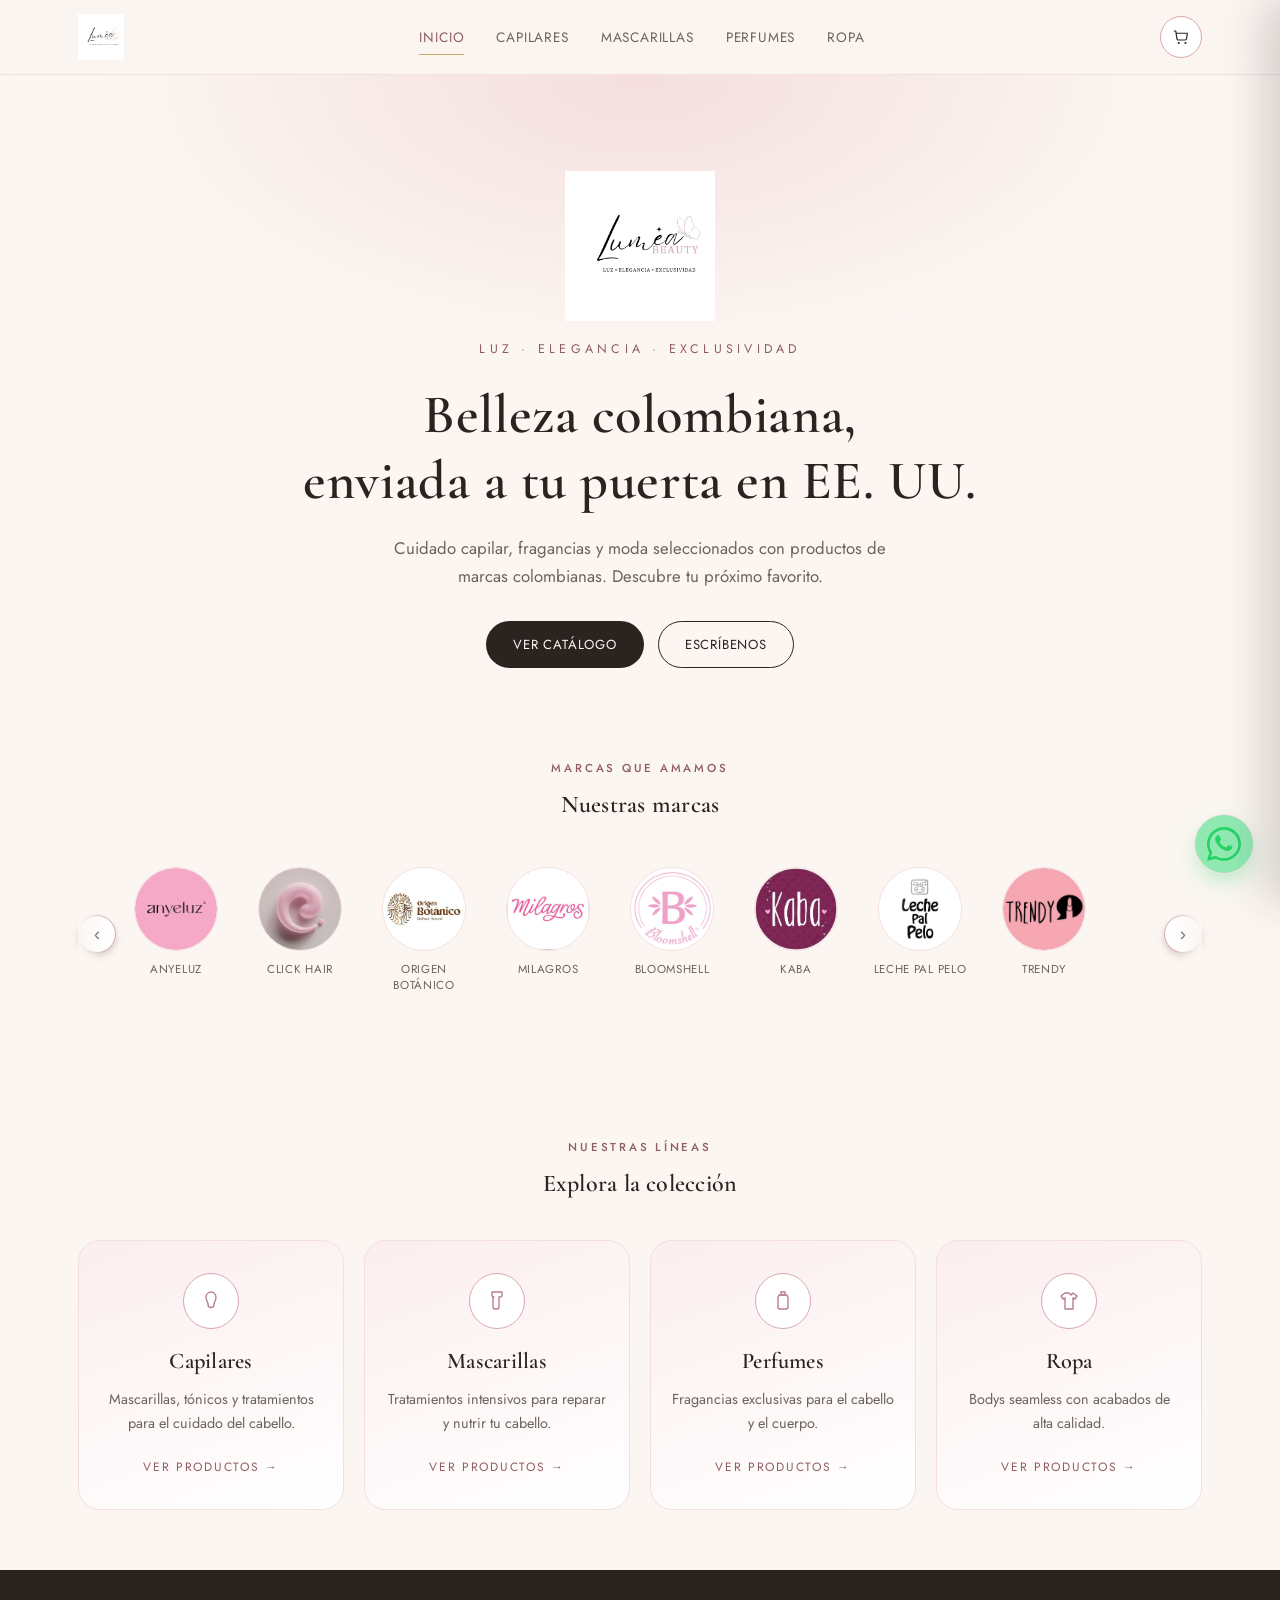
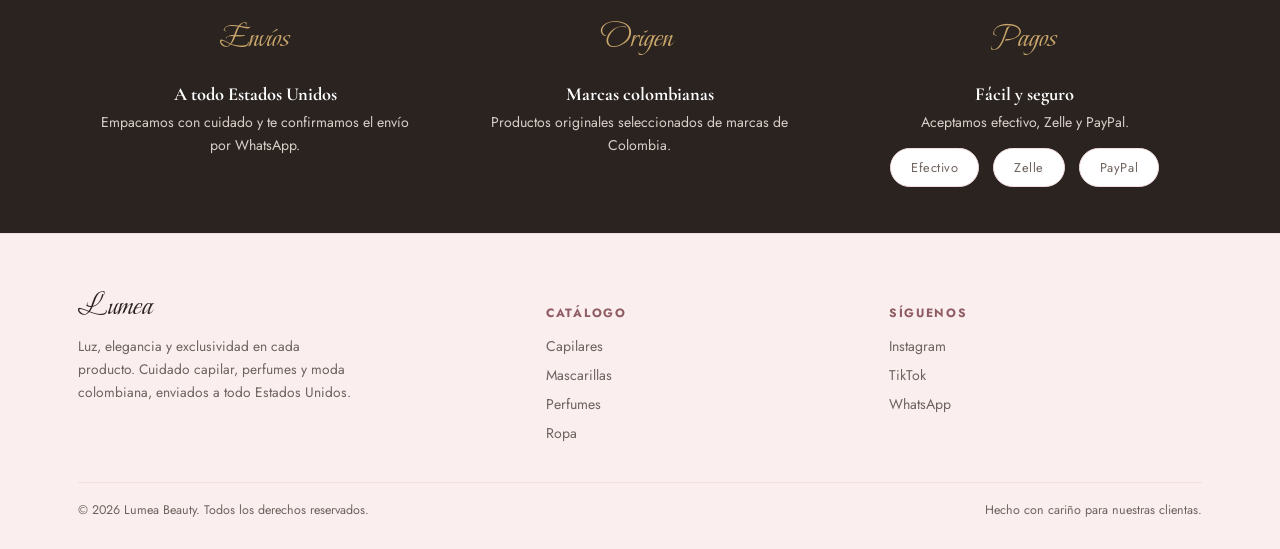
==== index.html @ 845f84cc "Add files via upload" ====
<!doctype html>
<html lang="es">
  <head>
    <meta charset="UTF-8" />
    <meta name="viewport" content="width=device-width, initial-scale=1.0" />
    <title>Lumea Beauty — Luz, Elegancia, Exclusividad</title>
    <meta
      name="description"
      content="Productos capilares, perfumes y ropa colombiana. Envíos a todo Estados Unidos."
    />
    <link rel="icon" href="multimedia/logo.jpg" />
    <link rel="stylesheet" href="styles.css" />
  </head>
  <body>
    <header class="site-header">
      <div class="nav-wrap">
        <a href="index.html" class="brand">
          <img src="multimedia/logo.jpg" alt="Lumea Beauty" />
        </a>
        <nav class="main-nav">
          <a href="index.html" class="active">Inicio</a>
          <a href="capilares.html">Capilares</a>
          <a href="mascarillas.html">Mascarillas</a>
          <a href="perfumes.html">Perfumes</a>
          <a href="ropa.html">Ropa</a>
        </nav>

        <button class="menu-toggle" id="menuToggle" aria-label="Abrir menú">
          <span></span>
        </button>

        <div class="nav-actions">
          <button class="icon-btn" data-cart-toggle aria-label="Ver carrito">
            <svg width="18" height="18" viewBox="0 0 24 24" fill="none">
              <path
                d="M3 4h2l1.6 10.4A2 2 0 0 0 8.58 16h8.84a2 2 0 0 0 1.98-1.72L20.5 7H6"
                stroke="#2B2320"
                stroke-width="1.6"
                stroke-linecap="round"
                stroke-linejoin="round"
              />
              <circle cx="9" cy="20" r="1.4" fill="#2B2320" />
              <circle cx="18" cy="20" r="1.4" fill="#2B2320" />
            </svg>
            <span class="cart-count">0</span>
          </button>
        </div>
      </div>
    </header>

    <main>
      <section class="hero">
        <div class="container">
          <img src="multimedia/logo.jpg" alt="Lumea Beauty" class="hero-logo" />
          <p class="tagline">Luz · Elegancia · Exclusividad</p>
          <h1>Belleza colombiana,<br />enviada a tu puerta en EE. UU.</h1>
          <p class="lead">
            Cuidado capilar, fragancias y moda seleccionados con productos de
            marcas colombianas. Descubre tu próximo favorito.
          </p>
          <div class="hero-actions">
            <a href="capilares.html" class="btn btn-primary">Ver catálogo</a>
            <a
              href="https://wa.me/16465381517"
              target="_blank"
              class="btn btn-outline"
              >Escríbenos</a
            >
          </div>
        </div>
      </section>

      <section class="brands" id="marcas">
        <div class="container">
          <div class="section-head">
            <p class="eyebrow">Marcas que amamos</p>
            <h2>Nuestras marcas</h2>
          </div>
          <div class="brand-strip">
            <button
              class="brand-scroll-btn brand-scroll-left"
              aria-label="Ver marcas anteriores"
            >
              ‹
            </button>
            <div class="brand-track" id="brandTrack">
              <a href="capilares.html" class="brand-chip">
                <span class="brand-chip-logo"
                  ><img
                    src="multimedia/marcas/anyeluz.png"
                    alt="anyeluz"
                    loading="lazy"
                /></span>
                <span class="brand-chip-name">anyeluz</span>
              </a>
              <a href="capilares.html" class="brand-chip">
                <span class="brand-chip-logo"
                  ><img
                    src="multimedia/marcas/click-hair.png"
                    alt="Click Hair"
                    loading="lazy"
                /></span>
                <span class="brand-chip-name">Click Hair</span>
              </a>
              <a href="capilares.html" class="brand-chip">
                <span class="brand-chip-logo"
                  ><img
                    src="multimedia/marcas/origen-botanico.png"
                    alt="Origen Botánico"
                    loading="lazy"
                /></span>
                <span class="brand-chip-name">Origen Botánico</span>
              </a>
              <a href="capilares.html" class="brand-chip">
                <span class="brand-chip-logo"
                  ><img
                    src="multimedia/marcas/milagros.png"
                    alt="Milagros"
                    loading="lazy"
                /></span>
                <span class="brand-chip-name">Milagros</span>
              </a>
              <a href="capilares.html" class="brand-chip">
                <span class="brand-chip-logo"
                  ><img
                    src="multimedia/marcas/bloomshell.png"
                    alt="Bloomshell"
                    loading="lazy"
                /></span>
                <span class="brand-chip-name">Bloomshell</span>
              </a>
              <a href="capilares.html" class="brand-chip">
                <span class="brand-chip-logo"
                  ><img
                    src="multimedia/marcas/kaba.png"
                    alt="Kaba"
                    loading="lazy"
                /></span>
                <span class="brand-chip-name">Kaba</span>
              </a>
              <a href="capilares.html" class="brand-chip">
                <span class="brand-chip-logo"
                  ><img
                    src="multimedia/marcas/leche-pal-pelo.png"
                    alt="Leche Pal Pelo"
                    loading="lazy"
                /></span>
                <span class="brand-chip-name">Leche Pal Pelo</span>
              </a>
              <a href="capilares.html" class="brand-chip">
                <span class="brand-chip-logo"
                  ><img
                    src="multimedia/marcas/trendy.png"
                    alt="Trendy"
                    loading="lazy"
                /></span>
                <span class="brand-chip-name">Trendy</span>
              </a>
            </div>
            <button
              class="brand-scroll-btn brand-scroll-right"
              aria-label="Ver más marcas"
            >
              ›
            </button>
          </div>
        </div>
      </section>

      <section class="categories" id="categorias">
        <div class="container">
          <div class="section-head">
            <p class="eyebrow">Nuestras líneas</p>
            <h2>Explora la colección</h2>
          </div>
          <div class="cat-grid">
            <a href="capilares.html" class="cat-card">
              <div class="cat-icon">
                <svg width="24" height="24" viewBox="0 0 24 24" fill="none">
                  <path
                    d="M12 3c-3 0-5 2.5-5 5.5 0 3 2 4 2 7a3 3 0 0 0 6 0c0-3 2-4 2-7 0-3-2-5.5-5-5.5Z"
                    stroke="#B97F87"
                    stroke-width="1.4"
                  />
                </svg>
              </div>
              <h3>Capilares</h3>
              <p>
                Mascarillas, tónicos y tratamientos para el cuidado del cabello.
              </p>
              <span class="link">Ver productos →</span>
            </a>
            <a href="mascarillas.html" class="cat-card">
              <div class="cat-icon">
                <svg width="24" height="24" viewBox="0 0 24 24" fill="none">
                  <path
                    d="M7 3h10v3a2 2 0 0 1-2 2h-1v10a2 2 0 0 1-2 2h-2a2 2 0 0 1-2-2V8H9a2 2 0 0 1-2-2V3Z"
                    stroke="#B97F87"
                    stroke-width="1.4"
                    stroke-linejoin="round"
                  />
                </svg>
              </div>
              <h3>Mascarillas</h3>
              <p>Tratamientos intensivos para reparar y nutrir tu cabello.</p>
              <span class="link">Ver productos →</span>
            </a>
            <a href="perfumes.html" class="cat-card">
              <div class="cat-icon">
                <svg width="24" height="24" viewBox="0 0 24 24" fill="none">
                  <path d="M10 3h4v3h-4z" stroke="#B97F87" stroke-width="1.4" />
                  <path
                    d="M8 6h8l1 3v9a2 2 0 0 1-2 2H9a2 2 0 0 1-2-2V9l1-3Z"
                    stroke="#B97F87"
                    stroke-width="1.4"
                  />
                </svg>
              </div>
              <h3>Perfumes</h3>
              <p>Fragancias exclusivas para el cabello y el cuerpo.</p>
              <span class="link">Ver productos →</span>
            </a>
            <a href="ropa.html" class="cat-card">
              <div class="cat-icon">
                <svg width="24" height="24" viewBox="0 0 24 24" fill="none">
                  <path
                    d="M8 4 4 7l2 3 2-1v11h8V9l2 1 2-3-4-3-2 2-2-2Z"
                    stroke="#B97F87"
                    stroke-width="1.4"
                    stroke-linejoin="round"
                  />
                </svg>
              </div>
              <h3>Ropa</h3>
              <p>Bodys seamless con acabados de alta calidad.</p>
              <span class="link">Ver productos →</span>
            </a>
          </div>
        </div>
      </section>

      <section class="info-strip">
        <div class="container">
          <div class="info-grid">
            <div class="info-item">
              <span class="glyph">Envíos</span>
              <h4>A todo Estados Unidos</h4>
              <p>
                Empacamos con cuidado y te confirmamos el envío por WhatsApp.
              </p>
            </div>
            <div class="info-item">
              <span class="glyph">Origen</span>
              <h4>Marcas colombianas</h4>
              <p>Productos originales seleccionados de marcas de Colombia.</p>
            </div>
            <div class="info-item">
              <span class="glyph">Pagos</span>
              <h4>Fácil y seguro</h4>
              <p>Aceptamos efectivo, Zelle y PayPal.</p>
              <div class="pay-badges">
                <span class="pay-badge">Efectivo</span>
                <span class="pay-badge">Zelle</span>
                <span class="pay-badge">PayPal</span>
              </div>
            </div>
          </div>
        </div>
      </section>
    </main>

    <footer class="site-footer">
      <div class="container">
        <div class="footer-grid">
          <div class="footer-brand">
            <span class="brand-text">Lumea</span>
            <p>
              Luz, elegancia y exclusividad en cada producto. Cuidado capilar,
              perfumes y moda colombiana, enviados a todo Estados Unidos.
            </p>
          </div>
          <div class="footer-col">
            <h5>Catálogo</h5>
            <a href="capilares.html">Capilares</a>
            <a href="mascarillas.html">Mascarillas</a>
            <a href="perfumes.html">Perfumes</a>
            <a href="ropa.html">Ropa</a>
          </div>
          <div class="footer-col">
            <h5>Síguenos</h5>
            <a href="https://www.instagram.com/lumeabeauty7131" target="_blank"
              >Instagram</a
            >
            <a href="https://www.tiktok.com/@lumeabeauty7131" target="_blank"
              >TikTok</a
            >
            <a href="https://wa.me/16465381517" target="_blank">WhatsApp</a>
          </div>
        </div>
        <div class="footer-bottom">
          <span>© 2026 Lumea Beauty. Todos los derechos reservados.</span>
          <span>Hecho con cariño para nuestras clientas.</span>
        </div>
      </div>
    </footer>

    <script src="products.js"></script>
    <script src="cart.js"></script>
  </body>
</html>
---- styles.css ----
/* ===========================================================
   LUMEA BEAUTY — design tokens
   Luz · Elegancia · Exclusividad
   =========================================================== */
@import url("https://fonts.googleapis.com/css2?family=Cormorant+Garamond:ital,wght@0,400;0,500;0,600;1,400&family=Beau+Rivage&family=Jost:wght@300;400;500;600&display=swap");

:root {
  --cream: #fbf6f2;
  --blush: #f5dee0;
  --blush-soft: #fbeeef;
  --rose: #d9a6ac;
  --mauve: #b97f87;
  --mauve-dark: #8f5c63;
  --ink: #2b2320;
  --ink-soft: #6e625d;
  --gold: #c9a66b;
  --white: #ffffff;

  --display: "Cormorant Garamond", serif;
  --script: "Beau Rivage", cursive;
  --body: "Jost", sans-serif;

  --radius: 22px;
  --radius-sm: 12px;
  --shadow: 0 12px 30px -14px rgba(43, 35, 32, 0.25);
}

* {
  box-sizing: border-box;
}
html {
  scroll-behavior: smooth;
}
body {
  margin: 0;
  font-family: var(--body);
  background: var(--cream);
  color: var(--ink);
  -webkit-font-smoothing: antialiased;
}
img {
  max-width: 100%;
  display: block;
}
a {
  color: inherit;
  text-decoration: none;
}
ul {
  list-style: none;
  margin: 0;
  padding: 0;
}

h1,
h2,
h3 {
  font-family: var(--display);
  font-weight: 600;
  margin: 0 0 0.4em;
  letter-spacing: 0.01em;
}
.eyebrow {
  font-family: var(--body);
  font-size: 0.72rem;
  letter-spacing: 0.24em;
  text-transform: uppercase;
  color: var(--mauve-dark);
  font-weight: 500;
}
p {
  line-height: 1.65;
  color: var(--ink-soft);
}

.container {
  max-width: 1180px;
  margin: 0 auto;
  padding: 0 28px;
}

/* ---------- header / nav ---------- */
.site-header {
  position: sticky;
  top: 0;
  z-index: 40;
  background: rgba(251, 246, 242, 0.9);
  backdrop-filter: blur(10px);
  border-bottom: 1px solid var(--blush);
}
.nav-wrap {
  display: flex;
  align-items: center;
  justify-content: space-between;
  padding: 14px 28px;
  max-width: 1180px;
  margin: 0 auto;
}
.brand {
  display: flex;
  align-items: center;
  gap: 12px;
}
.brand img {
  height: 46px;
  width: auto;
}
.brand-text {
  font-family: var(--script);
  font-size: 1.6rem;
  color: var(--ink);
}

.main-nav {
  display: flex;
  gap: 32px;
}
.main-nav a {
  font-size: 0.85rem;
  letter-spacing: 0.06em;
  text-transform: uppercase;
  color: var(--ink-soft);
  position: relative;
  padding: 4px 0;
  transition: color 0.2s ease;
}
.main-nav a:hover,
.main-nav a.active {
  color: var(--mauve-dark);
}
.main-nav a.active::after {
  content: "";
  position: absolute;
  left: 0;
  right: 0;
  bottom: -4px;
  height: 1px;
  background: var(--gold);
}

.nav-actions {
  display: flex;
  align-items: center;
  gap: 14px;
}
.icon-btn {
  border: 1px solid var(--rose);
  background: var(--white);
  width: 42px;
  height: 42px;
  border-radius: 50%;
  display: flex;
  align-items: center;
  justify-content: center;
  cursor: pointer;
  position: relative;
  transition: 0.2s ease;
}
.icon-btn:hover {
  background: var(--blush-soft);
}
.cart-count {
  position: absolute;
  top: -6px;
  right: -6px;
  background: var(--mauve-dark);
  color: #fff;
  font-size: 0.66rem;
  min-width: 18px;
  height: 18px;
  border-radius: 50%;
  display: flex;
  align-items: center;
  justify-content: center;
  padding: 0 4px;
  font-family: var(--body);
}

/* ---------- buttons ---------- */
.btn {
  display: inline-flex;
  align-items: center;
  justify-content: center;
  gap: 8px;
  padding: 13px 26px;
  border-radius: 999px;
  border: 1px solid transparent;
  font-family: var(--body);
  font-size: 0.82rem;
  letter-spacing: 0.06em;
  text-transform: uppercase;
  cursor: pointer;
  transition: 0.22s ease;
}
.btn-primary {
  background: var(--ink);
  color: var(--cream);
}
.btn-primary:hover {
  background: var(--mauve-dark);
}
.btn-outline {
  background: transparent;
  border-color: var(--ink);
  color: var(--ink);
}
.btn-outline:hover {
  background: var(--ink);
  color: var(--cream);
}
.btn-wa {
  background: #2b2320;
  color: #fff;
}
.btn-wa:hover {
  background: var(--mauve-dark);
}
.btn-block {
  width: 100%;
}
.btn:disabled {
  opacity: 0.45;
  cursor: not-allowed;
}

/* ---------- hero ---------- */
.hero {
  position: relative;
  overflow: hidden;
  padding: 96px 0 70px;
  text-align: center;
}
.hero::before {
  content: "";
  position: absolute;
  inset: 0;
  background: radial-gradient(
    60% 60% at 50% 0%,
    var(--blush) 0%,
    transparent 70%
  );
  z-index: -1;
}
.hero-logo {
  height: 150px;
  margin: 0 auto 18px;
}
.hero h1 {
  font-size: clamp(2.2rem, 5vw, 3.4rem);
}
.hero .tagline {
  font-family: var(--body);
  font-size: 0.78rem;
  letter-spacing: 0.34em;
  text-transform: uppercase;
  color: var(--mauve-dark);
  margin-bottom: 22px;
}
.hero p.lead {
  max-width: 520px;
  margin: 0 auto 30px;
  font-size: 1.05rem;
}
.hero-actions {
  display: flex;
  gap: 14px;
  justify-content: center;
  flex-wrap: wrap;
}

/* ---------- category cards ---------- */
.categories {
  padding: 60px 0;
}
.section-head {
  text-align: center;
  max-width: 560px;
  margin: 0 auto 42px;
}
.cat-grid {
  display: grid;
  grid-template-columns: repeat(4, 1fr);
  gap: 20px;
}
.cat-card {
  position: relative;
  border-radius: var(--radius);
  overflow: hidden;
  background: linear-gradient(160deg, var(--blush-soft), var(--white));
  border: 1px solid var(--blush);
  padding: 32px 20px;
  text-align: center;
  transition:
    transform 0.25s ease,
    box-shadow 0.25s ease;
}
.cat-card:hover {
  transform: translateY(-6px);
  box-shadow: var(--shadow);
}
.cat-card .cat-icon {
  width: 56px;
  height: 56px;
  margin: 0 auto 18px;
  border-radius: 50%;
  background: var(--white);
  border: 1px solid var(--rose);
  display: flex;
  align-items: center;
  justify-content: center;
}
.cat-card h3 {
  font-size: 1.4rem;
  margin-bottom: 8px;
}
.cat-card p {
  font-size: 0.9rem;
  margin-bottom: 18px;
}
.cat-card span.link {
  font-size: 0.75rem;
  letter-spacing: 0.14em;
  text-transform: uppercase;
  color: var(--mauve-dark);
}

/* ---------- info strip (shipping / payments) ---------- */
.info-strip {
  background: var(--ink);
  color: var(--cream);
  padding: 46px 0;
}
.info-grid {
  display: grid;
  grid-template-columns: repeat(3, 1fr);
  gap: 30px;
}
.info-item {
  text-align: center;
  padding: 0 12px;
}
.info-item .glyph {
  font-family: var(--script);
  font-size: 2rem;
  color: var(--gold);
  display: block;
  margin-bottom: 8px;
}
.info-item h4 {
  font-family: var(--display);
  font-size: 1.15rem;
  margin-bottom: 6px;
  color: #fff;
}
.info-item p {
  color: #d8cfc9;
  font-size: 0.88rem;
  margin: 0;
}

/* ---------- payment badges ---------- */
.pay-badges {
  display: flex;
  gap: 14px;
  justify-content: center;
  flex-wrap: wrap;
  margin-top: 14px;
}
.pay-badge {
  border: 1px solid var(--blush);
  background: var(--white);
  padding: 9px 20px;
  border-radius: 999px;
  font-size: 0.8rem;
  letter-spacing: 0.04em;
  color: var(--ink-soft);
}

/* ---------- page hero (catalog pages) ---------- */
.page-hero {
  padding: 64px 0 20px;
  text-align: center;
}
.page-hero .eyebrow {
  display: block;
  margin-bottom: 10px;
}
.page-hero h1 {
  font-size: clamp(2rem, 4vw, 2.8rem);
}
.page-hero p {
  max-width: 480px;
  margin: 10px auto 0;
}

/* ---------- product grid ---------- */
.product-section {
  padding: 36px 0 90px;
}

.subcat-filters {
  display: flex;
  gap: 10px;
  flex-wrap: wrap;
  justify-content: center;
  margin-bottom: 32px;
}

.search-bar {
  max-width: 420px;
  margin: 0 auto 24px;
}
.search-bar input {
  width: 100%;
  border: 1px solid var(--blush);
  background: var(--white);
  border-radius: 999px;
  padding: 12px 20px;
  font-family: var(--body);
  font-size: 0.9rem;
  color: var(--ink);
}
.search-bar input:focus {
  outline: none;
  border-color: var(--rose);
}
.search-bar input::placeholder {
  color: var(--ink-soft);
}

.state-msg {
  grid-column: 1/-1;
  text-align: center;
  color: var(--ink-soft);
  padding: 60px 20px;
}
.state-msg p {
  margin-bottom: 16px;
}
.state-spinner {
  display: inline-block;
  width: 32px;
  height: 32px;
  border: 3px solid var(--blush);
  border-top-color: var(--mauve-dark);
  border-radius: 50%;
  animation: spin 0.8s linear infinite;
  margin-bottom: 16px;
}
@keyframes spin {
  to {
    transform: rotate(360deg);
  }
}

.filter-btn {
  border: 1px solid var(--rose);
  background: var(--white);
  color: var(--ink-soft);
  padding: 9px 20px;
  border-radius: 999px;
  font-family: var(--body);
  font-size: 0.78rem;
  letter-spacing: 0.05em;
  text-transform: uppercase;
  cursor: pointer;
  transition: 0.2s ease;
}
.filter-btn:hover {
  background: var(--blush-soft);
}
.filter-btn.active {
  background: var(--ink);
  border-color: var(--ink);
  color: var(--cream);
}

.product-grid {
  display: grid;
  grid-template-columns: repeat(3, 1fr);
  gap: 26px;
}

.empty-msg {
  grid-column: 1/-1;
  text-align: center;
  color: var(--ink-soft);
  padding: 40px 0;
  font-size: 0.95rem;
}
.product-card {
  background: var(--white);
  border: 1px solid var(--blush);
  border-radius: var(--radius);
  overflow: hidden;
  display: flex;
  flex-direction: column;
  transition:
    transform 0.22s ease,
    box-shadow 0.22s ease;
}
.product-card:hover {
  transform: translateY(-4px);
  box-shadow: var(--shadow);
}
.product-media {
  aspect-ratio: 1/1;
  background: linear-gradient(150deg, var(--blush-soft), var(--blush));
  display: flex;
  align-items: center;
  justify-content: center;
  position: relative; /* ya la tenías */
  cursor: zoom-in; /* 👈 agregar esta línea */
}

.product-media img {
  width: 100%;
  height: 100%;
  object-fit: contain;
  padding: 18px;
}

.product-media .initial {
  font-family: var(--script);
  font-size: 3.2rem;
  color: var(--mauve-dark);
  opacity: 0.55;
}

.stock-badge {
  position: absolute;
  top: 12px;
  right: 12px;
  background: var(--ink);
  color: var(--cream);
  font-family: var(--body);
  font-size: 0.68rem;
  letter-spacing: 0.08em;
  text-transform: uppercase;
  padding: 5px 12px;
  border-radius: 999px;
}
.product-card.out-of-stock .product-media {
  opacity: 0.55;
}
.product-card.out-of-stock .product-body {
  opacity: 0.6;
}
.add-btn:disabled {
  opacity: 0.5;
  cursor: not-allowed;
  border-color: var(--ink-soft);
  color: var(--ink-soft);
}
.add-btn:disabled:hover {
  background: transparent;
  color: var(--ink-soft);
}

.product-body {
  padding: 20px 22px 22px;
  display: flex;
  flex-direction: column;
  flex: 1;
}
.product-body h3 {
  font-size: 1.18rem;
  margin-bottom: 6px;
}
.product-body p.desc {
  font-size: 0.86rem;
  margin-bottom: 16px;
  flex: 1;
}
.product-foot {
  display: flex;
  align-items: center;
  justify-content: space-between;
  gap: 12px;
}
.price {
  font-family: var(--display);
  font-size: 1.3rem;
  color: var(--ink);
  font-weight: 600;
}
.add-btn {
  border: 1px solid var(--ink);
  background: transparent;
  color: var(--ink);
  padding: 10px 18px;
  border-radius: 999px;
  font-family: var(--body);
  font-size: 0.75rem;
  letter-spacing: 0.06em;
  text-transform: uppercase;
  cursor: pointer;
  transition: 0.2s ease;
  white-space: nowrap;
}
.add-btn:hover {
  background: var(--ink);
  color: var(--cream);
}
.add-btn.added {
  background: var(--gold);
  border-color: var(--gold);
  color: #fff;
}

.size-select {
  border: 1px solid var(--blush);
  border-radius: 8px;
  padding: 6px 10px;
  font-family: var(--body);
  font-size: 0.82rem;
  color: var(--ink);
  background: var(--white);
  margin-bottom: 12px;
}

/* ---------- cart drawer ---------- */
.cart-overlay {
  position: fixed;
  inset: 0;
  background: rgba(43, 35, 32, 0.35);
  opacity: 0;
  pointer-events: none;
  transition: opacity 0.25s ease;
  z-index: 60;
}
.cart-overlay.open {
  opacity: 1;
  pointer-events: auto;
}

.cart-drawer {
  position: fixed;
  top: 0;
  right: 0;
  height: 100%;
  width: min(420px, 92vw);
  background: var(--cream);
  z-index: 61;
  box-shadow: -16px 0 40px rgba(43, 35, 32, 0.18);
  display: flex;
  flex-direction: column;
  transform: translateX(100%);
  transition: transform 0.3s ease;
}
.cart-drawer.open {
  transform: translateX(0);
}
.cart-head {
  display: flex;
  align-items: center;
  justify-content: space-between;
  padding: 22px 24px;
  border-bottom: 1px solid var(--blush);
}
.cart-head h3 {
  margin: 0;
}
.cart-close {
  background: none;
  border: none;
  font-size: 1.4rem;
  cursor: pointer;
  color: var(--ink-soft);
}
.cart-items {
  flex: 1;
  overflow-y: auto;
  padding: 10px 24px;
}
.cart-empty {
  text-align: center;
  padding: 60px 10px;
  color: var(--ink-soft);
}
.cart-empty .glyph {
  font-family: var(--script);
  font-size: 2.2rem;
  color: var(--rose);
  display: block;
  margin-bottom: 10px;
}

.cart-line {
  display: flex;
  gap: 14px;
  padding: 16px 0;
  border-bottom: 1px solid var(--blush-soft);
}
.cart-line .line-media {
  width: 56px;
  height: 56px;
  border-radius: 12px;
  flex-shrink: 0;
  background: linear-gradient(150deg, var(--blush-soft), var(--blush));
  display: flex;
  align-items: center;
  justify-content: center;
  font-family: var(--script);
  color: var(--mauve-dark);
  font-size: 1.3rem;
}

.cart-line .line-media img {
  width: 100%;
  height: 100%;
  object-fit: cover;
  border-radius: 12px;
}

.line-info {
  flex: 1;
}
.line-info h5 {
  margin: 0 0 4px;
  font-family: var(--display);
  font-size: 1rem;
  font-weight: 600;
}

.line-size {
  font-family: var(--body);
  font-size: 0.72rem;
  color: var(--mauve-dark);
  font-weight: 400;
  background: var(--blush-soft);
  padding: 2px 8px;
  border-radius: 999px;
  margin-left: 6px;
  vertical-align: middle;
  display: inline-block;
}

.line-qty {
  display: flex;
  align-items: center;
  gap: 10px;
  margin-top: 6px;
}
.qty-btn {
  width: 24px;
  height: 24px;
  border-radius: 50%;
  border: 1px solid var(--rose);
  background: #fff;
  cursor: pointer;
  font-size: 0.85rem;
  line-height: 1;
  display: flex;
  align-items: center;
  justify-content: center;
}
.line-remove {
  border: none;
  background: none;
  color: var(--ink-soft);
  font-size: 0.75rem;
  text-decoration: underline;
  cursor: pointer;
  padding: 0;
  margin-top: 6px;
}
.line-price {
  font-family: var(--display);
  font-weight: 600;
  white-space: nowrap;
}

.cart-foot {
  padding: 20px 24px 26px;
  border-top: 1px solid var(--blush);
}
.cart-total-row {
  display: flex;
  justify-content: space-between;
  align-items: center;
  margin-bottom: 16px;
  font-family: var(--display);
  font-size: 1.2rem;
}
.cart-note {
  font-size: 0.78rem;
  color: var(--ink-soft);
  margin: 12px 0 0;
  text-align: center;
}

.cart-clear-btn {
  display: none;
  width: 100%;
  text-align: center;
  background: none;
  border: none;
  color: var(--ink-soft);
  font-family: var(--body);
  font-size: 0.78rem;
  letter-spacing: 0.04em;
  text-decoration: underline;
  cursor: pointer;
  padding: 10px 0 0;
}
.cart-clear-btn:hover {
  color: var(--mauve-dark);
}

.sent-confirm {
  background: var(--blush-soft);
  border: 1px solid var(--blush);
  border-radius: var(--radius-sm);
  padding: 16px;
  margin-bottom: 16px;
  text-align: center;
}
.sent-confirm p {
  margin: 0 0 12px;
  font-size: 0.88rem;
  color: var(--ink);
}
.sent-confirm-actions {
  display: flex;
  gap: 10px;
}
.sent-confirm-actions .btn {
  flex: 1;
  padding: 9px 14px;
  font-size: 0.72rem;
}

/* ---------- footer ---------- */
.site-footer {
  background: var(--blush-soft);
  border-top: 1px solid var(--blush);
  padding: 50px 0 30px;
}
.footer-grid {
  display: grid;
  grid-template-columns: 1.4fr 1fr 1fr;
  gap: 30px;
  margin-bottom: 30px;
}
.footer-brand .brand-text {
  font-size: 2rem;
}
.footer-brand p {
  max-width: 280px;
  margin-top: 8px;
  font-size: 0.86rem;
}
.footer-col h5 {
  font-family: var(--body);
  font-size: 0.75rem;
  letter-spacing: 0.14em;
  text-transform: uppercase;
  color: var(--mauve-dark);
  margin-bottom: 14px;
}
.footer-col a {
  display: block;
  font-size: 0.88rem;
  color: var(--ink-soft);
  margin-bottom: 9px;
}
.footer-col a:hover {
  color: var(--mauve-dark);
}
.footer-bottom {
  border-top: 1px solid var(--blush);
  padding-top: 18px;
  display: flex;
  justify-content: space-between;
  flex-wrap: wrap;
  gap: 8px;
  font-size: 0.78rem;
  color: var(--ink-soft);
}

/* ---------- floating whatsapp ---------- */
.fab-wa {
  position: fixed;
  bottom: 26px;
  right: 26px;
  z-index: 50;
  width: 60px;
  height: 60px;
  border-radius: 50%;
  background: var(--white);
  border: 1px solid var(--blush);
  display: flex;
  align-items: center;
  justify-content: center;
  box-shadow: 0 10px 24px -6px rgba(37, 211, 102, 0.4);
  transition:
    transform 0.2s ease,
    box-shadow 0.2s ease;
}
.fab-wa:hover {
  transform: scale(1.08);
  box-shadow: 0 14px 30px -6px rgba(37, 211, 102, 0.65);
}
.fab-wa::before {
  content: "";
  position: absolute;
  inset: 0;
  border-radius: 50%;
  background: #25d366;
  opacity: 0.5;
  animation: fab-pulse 2.2s ease-out infinite;
  z-index: -1;
}
@keyframes fab-pulse {
  0% {
    transform: scale(1);
    opacity: 0.5;
  }
  100% {
    transform: scale(1.6);
    opacity: 0;
  }
}

/* ---------- responsive ---------- */
@media (max-width: 900px) {
  .cat-grid,
  .product-grid {
    grid-template-columns: repeat(2, 1fr);
  }
  .info-grid {
    grid-template-columns: 1fr;
    gap: 26px;
  }
  .footer-grid {
    grid-template-columns: 1fr;
    gap: 24px;
  }
}
@media (max-width: 560px) {
  .cat-grid,
  .product-grid {
    grid-template-columns: 1fr;
  }
  .hero {
    padding: 70px 0 50px;
  }
}

:focus-visible {
  outline: 2px solid var(--mauve-dark);
  outline-offset: 2px;
}
@media (prefers-reduced-motion: reduce) {
  * {
    transition: none !important;
    animation: none !important;
  }
}

/* ---------- menú móvil ---------- */
.menu-toggle {
  display: none;
  border: none;
  background: none;
  cursor: pointer;
  width: 42px;
  height: 42px;
  align-items: center;
  justify-content: center;
}
.menu-toggle span {
  display: block;
  width: 22px;
  height: 2px;
  background: var(--ink);
  position: relative;
  transition: 0.2s ease;
}
.menu-toggle span::before,
.menu-toggle span::after {
  content: "";
  position: absolute;
  left: 0;
  width: 22px;
  height: 2px;
  background: var(--ink);
  transition: 0.2s ease;
}
.menu-toggle span::before {
  top: -7px;
}
.menu-toggle span::after {
  top: 7px;
}

@media (max-width: 900px) {
  .menu-toggle {
    display: flex;
  }
  .main-nav {
    display: flex;
    flex-direction: column;
    gap: 0;
    position: fixed;
    top: 73px;
    left: 0;
    right: 0;
    background: var(--cream);
    border-bottom: 1px solid var(--blush);
    max-height: 0;
    overflow: hidden;
    transition: max-height 0.3s ease;
    z-index: 39;
  }
  .main-nav.open {
    max-height: 300px;
  }
  .main-nav a {
    padding: 16px 28px;
    border-bottom: 1px solid var(--blush-soft);
  }
}

.search-sort-row {
  display: flex;
  gap: 12px;
  max-width: 560px;
  margin: 0 auto 24px;
  flex-wrap: wrap;
  justify-content: center;
}
.search-sort-row .search-bar {
  flex: 1;
  min-width: 220px;
  margin: 0;
}
.sort-select {
  border: 1px solid var(--blush);
  background: var(--white);
  border-radius: 999px;
  padding: 12px 18px;
  font-family: var(--body);
  font-size: 0.85rem;
  color: var(--ink-soft);
  cursor: pointer;
}
.sort-select:focus {
  outline: none;
  border-color: var(--rose);
}

.share-btn {
  position: absolute;
  top: 12px;
  left: 12px;
  width: 30px;
  height: 30px;
  border-radius: 50%;
  border: none;
  background: rgba(255, 255, 255, 0.9);
  color: var(--ink);
  display: flex;
  align-items: center;
  justify-content: center;
  cursor: pointer;
  transition: 0.2s ease;
}
.share-btn:hover {
  background: var(--white);
  color: var(--mauve-dark);
}

.lightbox {
  position: fixed;
  inset: 0;
  background: rgba(43, 35, 32, 0.9);
  z-index: 100;
  display: none;
  align-items: center;
  justify-content: center;
  flex-direction: column;
  padding: 40px 20px;
  opacity: 0;
  transition: opacity 0.2s ease;
}
.lightbox.open {
  display: flex;
  opacity: 1;
}
.lightbox img {
  max-width: 90vw;
  max-height: 75vh;
  border-radius: var(--radius-sm);
  object-fit: contain;
}
.lightbox p {
  color: var(--white);
  font-family: var(--display);
  font-size: 1.2rem;
  margin-top: 16px;
}
.lightbox-close {
  position: absolute;
  top: 24px;
  right: 28px;
  background: none;
  border: none;
  color: var(--white);
  font-size: 2rem;
  cursor: pointer;
  line-height: 1;
}

/* ---------- resaltado de producto compartido ---------- */
.product-card.shared-highlight {
  animation: shared-pulse 1.3s ease-in-out 2;
  box-shadow:
    0 0 0 3px var(--gold),
    var(--shadow);
}
@keyframes shared-pulse {
  0%,
  100% {
    transform: translateY(0) scale(1);
  }
  50% {
    transform: translateY(-4px) scale(1.015);
  }
}

/* ---------- marca del producto ---------- */
.brand-badge {
  position: absolute;
  bottom: 12px;
  right: 12px;
  width: 34px;
  height: 34px;
  border-radius: 50%;
  background: var(--white);
  border: 1px solid var(--blush);
  overflow: hidden;
  display: flex;
  align-items: center;
  justify-content: center;
  box-shadow: 0 4px 10px -4px rgba(43, 35, 32, 0.3);
}
.brand-badge img {
  width: 100%;
  height: 100%;
  object-fit: cover;
}
.brand-name {
  display: block;
  font-family: var(--body);
  font-size: 0.68rem;
  letter-spacing: 0.12em;
  text-transform: uppercase;
  color: var(--mauve-dark);
  margin-bottom: 4px;
}

/* ---------- franja de marcas (home) ---------- */
.brands {
  padding: 10px 0 60px;
}
.brand-strip {
  position: relative;
  display: flex;
  align-items: center;
  gap: 8px;
}
.brand-track {
  display: flex;
  gap: 28px;
  overflow-x: auto;
  scroll-snap-type: x proximity;
  scroll-behavior: smooth;
  padding: 6px 4px 14px;
  flex: 1;
  scrollbar-width: none;
}
.brand-track::-webkit-scrollbar {
  display: none;
}
.brand-chip {
  scroll-snap-align: start;
  flex: 0 0 auto;
  display: flex;
  flex-direction: column;
  align-items: center;
  gap: 10px;
  width: 96px;
  text-align: center;
}
.brand-chip-logo {
  width: 84px;
  height: 84px;
  border-radius: 50%;
  background: var(--white);
  border: 1px solid var(--blush);
  overflow: hidden;
  display: flex;
  align-items: center;
  justify-content: center;
  transition:
    transform 0.2s ease,
    box-shadow 0.2s ease;
}
.brand-chip-logo img {
  width: 100%;
  height: 100%;
  object-fit: cover;
}
.brand-chip:hover .brand-chip-logo {
  transform: translateY(-4px);
  box-shadow: var(--shadow);
}
.brand-chip-name {
  font-family: var(--body);
  font-size: 0.72rem;
  letter-spacing: 0.06em;
  text-transform: uppercase;
  color: var(--ink-soft);
}
.brand-scroll-btn {
  flex: 0 0 auto;
  width: 38px;
  height: 38px;
  border-radius: 50%;
  border: 1px solid var(--rose);
  background: var(--white);
  color: var(--ink);
  font-size: 1.2rem;
  line-height: 1;
  cursor: pointer;
  display: flex;
  align-items: center;
  justify-content: center;
  transition: 0.2s ease;
  box-shadow: 0 4px 10px -3px rgba(43, 35, 32, 0.35);
}
.brand-scroll-btn:hover {
  background: var(--blush-soft);
}

/* En móvil: en vez de ocultarlas, las flechas se vuelven más
   pequeñas y flotan sobre los bordes de la fila, para no
   quitarle espacio horizontal a los logos mientras se sigue
   pudiendo deslizar con el dedo. */
@media (max-width: 700px) {
  .brand-strip {
    gap: 0;
  }
  .brand-scroll-btn {
    position: absolute;
    top: 48px;
    transform: translateY(-50%);
    width: 30px;
    height: 30px;
    font-size: 1rem;
    z-index: 5;
    opacity: 0.92;
  }
  .brand-scroll-left {
    left: 0;
  }
  .brand-scroll-right {
    right: 0;
  }
}

/* aviso visual (degradado) de que hay más marcas para deslizar */
.brand-strip::before,
.brand-strip::after {
  content: "";
  position: absolute;
  top: 6px;
  bottom: 14px;
  width: 32px;
  pointer-events: none;
  z-index: 4;
}
.brand-strip::before {
  left: 0;
  background: linear-gradient(90deg, var(--cream), transparent);
}
.brand-strip::after {
  right: 0;
  background: linear-gradient(270deg, var(--cream), transparent);
}
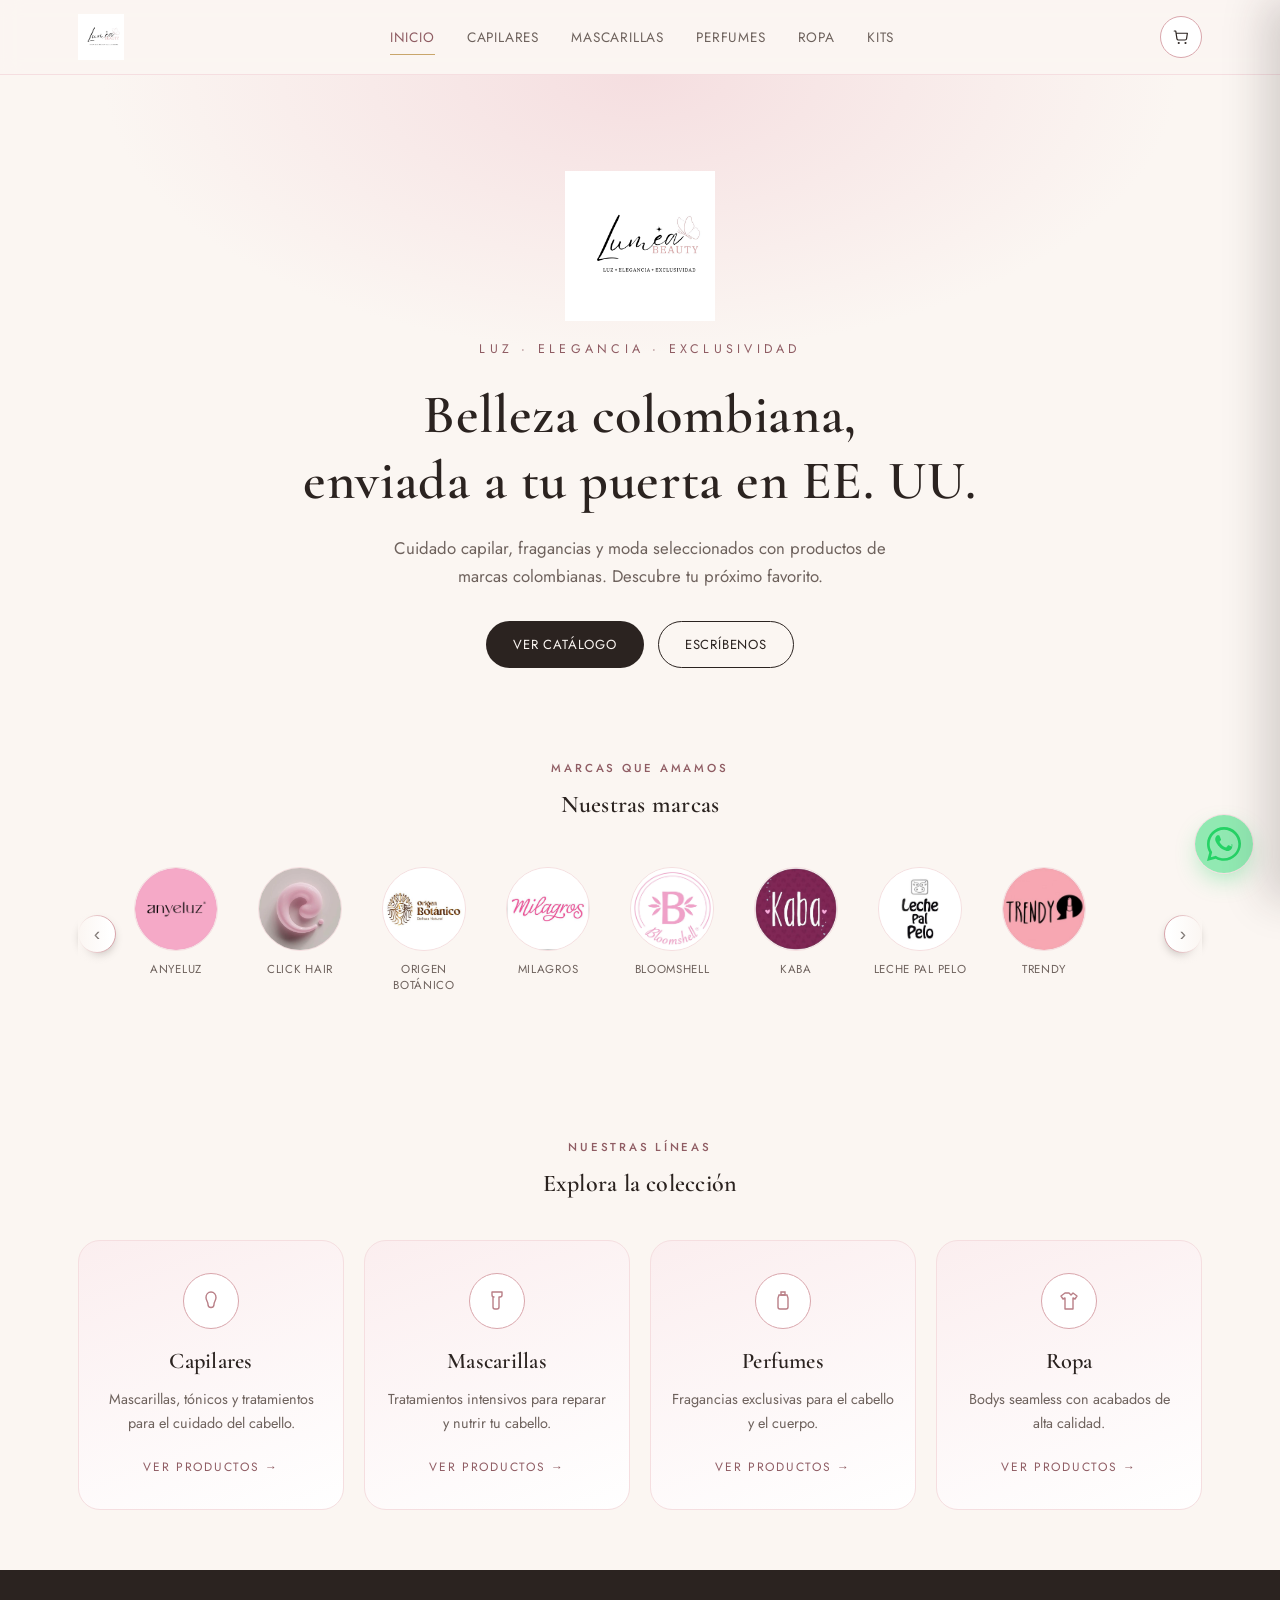
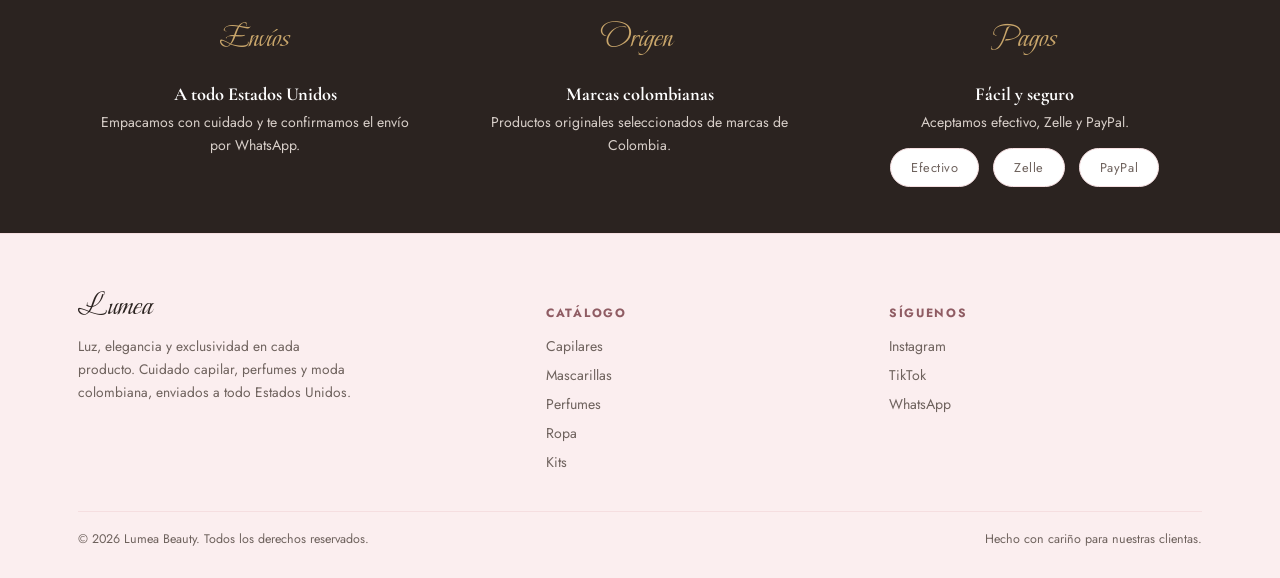
==== commit d97c06da: "Update index.html" ====
--- a/index.html
+++ b/index.html
@@ -23,6 +23,7 @@
           <a href="mascarillas.html">Mascarillas</a>
           <a href="perfumes.html">Perfumes</a>
           <a href="ropa.html">Ropa</a>
+          <a href="kits.html">Kits</a>
         </nav>
 
         <button class="menu-toggle" id="menuToggle" aria-label="Abrir menú">
@@ -285,6 +286,7 @@
             <a href="mascarillas.html">Mascarillas</a>
             <a href="perfumes.html">Perfumes</a>
             <a href="ropa.html">Ropa</a>
+            <a href="kits.html">Kits</a>
           </div>
           <div class="footer-col">
             <h5>Síguenos</h5>
@@ -307,4 +309,4 @@
     <script src="products.js"></script>
     <script src="cart.js"></script>
   </body>
-</html>+</html>
